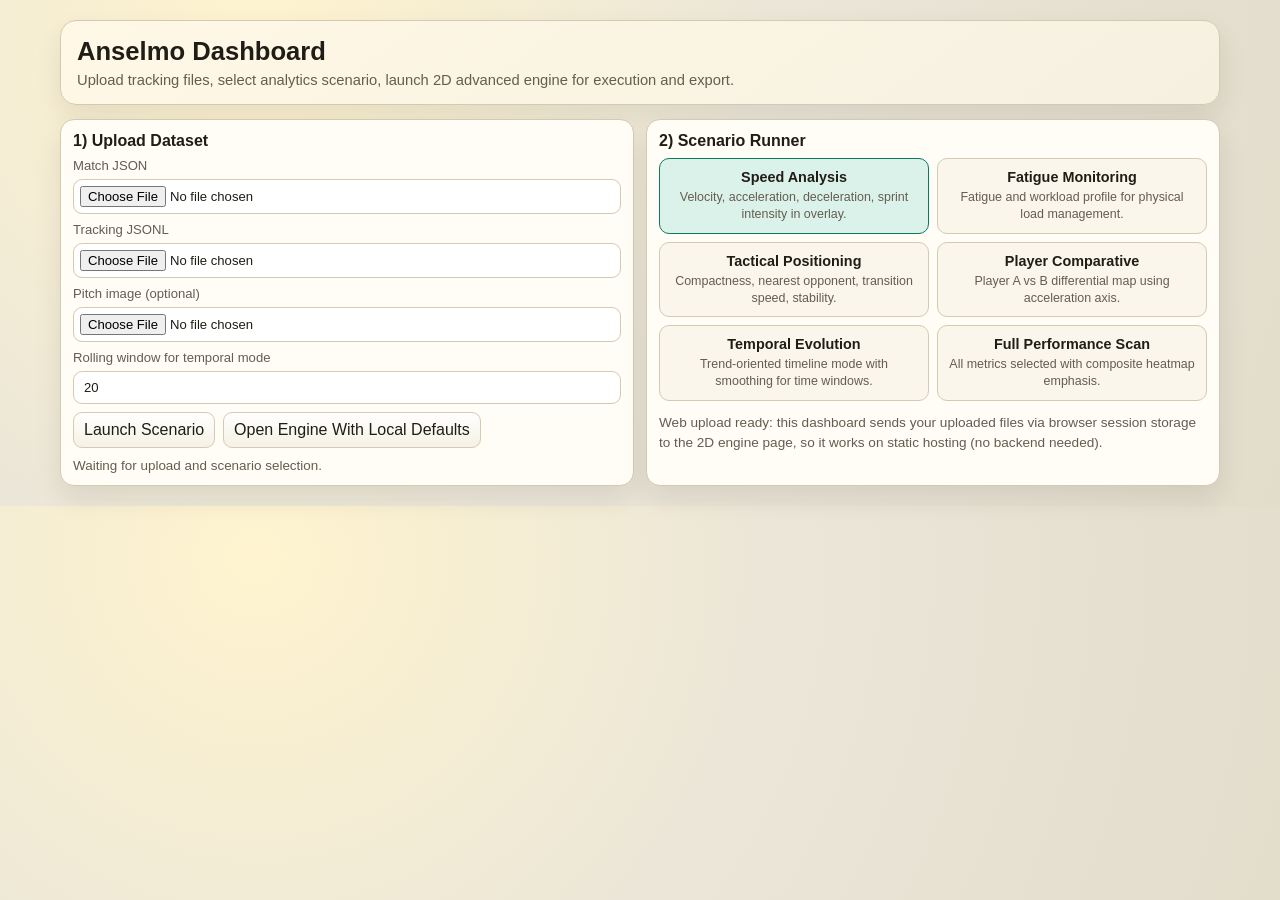
==== dashboard.html @ 2bbe040d "initial clean project commit" ====
<!doctype html>
<html lang="en">
<head>
  <meta charset="utf-8" />
  <meta name="viewport" content="width=device-width, initial-scale=1" />
  <title>Anselmo Scenario Dashboard</title>
  <style>
    :root {
      --bg: #ebe6d8;
      --ink: #201d16;
      --muted: #645d50;
      --line: #d4cab3;
      --panel: #fffdf6;
      --brand: #0c7a5f;
      --danger: #b23a16;
      --shadow: 0 12px 28px rgba(25, 23, 18, 0.09);
    }

    * { box-sizing: border-box; }

    body {
      margin: 0;
      font-family: Manrope, "Segoe UI", sans-serif;
      color: var(--ink);
      background: radial-gradient(circle at 20% 10%, #fff4cf 0%, #ebe6d8 46%, #e2dccb 100%);
    }

    .wrap {
      max-width: 1200px;
      margin: 0 auto;
      padding: 20px;
    }

    .hero {
      border: 1px solid var(--line);
      border-radius: 16px;
      background: linear-gradient(145deg, #fff8e7 0%, #f6f0e0 100%);
      box-shadow: var(--shadow);
      padding: 16px;
    }

    h1 {
      margin: 0;
      font-size: 1.6rem;
    }

    .sub {
      margin-top: 6px;
      color: var(--muted);
      font-size: 0.92rem;
    }

    .grid {
      margin-top: 14px;
      display: grid;
      grid-template-columns: 1fr 1fr;
      gap: 12px;
    }

    .card {
      border: 1px solid var(--line);
      border-radius: 14px;
      background: var(--panel);
      box-shadow: var(--shadow);
      padding: 12px;
    }

    .card h2 {
      margin: 0 0 8px 0;
      font-size: 1rem;
    }

    .field {
      display: flex;
      flex-direction: column;
      gap: 6px;
      font-size: 0.82rem;
      color: var(--muted);
      margin-bottom: 8px;
    }

    input,
    select,
    button {
      font: inherit;
      border: 1px solid var(--line);
      border-radius: 9px;
      padding: 8px 10px;
      background: #fff;
      color: var(--ink);
    }

    input[type="file"] {
      padding: 6px;
      background: #fff;
    }

    button {
      cursor: pointer;
      background: linear-gradient(180deg, #fff 0%, #f6f1e5 100%);
    }

    button:hover { border-color: var(--brand); }

    .row {
      display: flex;
      gap: 8px;
      flex-wrap: wrap;
    }

    .scenario-grid {
      display: grid;
      grid-template-columns: repeat(2, 1fr);
      gap: 8px;
      margin-top: 8px;
    }

    .scenario {
      border: 1px solid var(--line);
      border-radius: 10px;
      padding: 10px;
      background: #faf6eb;
      cursor: pointer;
      transition: 0.2s ease;
    }

    .scenario:hover {
      transform: translateY(-1px);
      border-color: var(--brand);
    }

    .scenario.active {
      background: #dbf2eb;
      border-color: var(--brand);
    }

    .scenario strong {
      display: block;
      margin-bottom: 4px;
      font-size: 0.9rem;
    }

    .scenario span {
      color: var(--muted);
      font-size: 0.78rem;
      line-height: 1.35;
      display: block;
    }

    .status {
      margin-top: 10px;
      font-size: 0.84rem;
      color: var(--muted);
    }

    .status.ok { color: var(--brand); }
    .status.err { color: var(--danger); }

    .deploy {
      margin-top: 12px;
      font-size: 0.85rem;
      color: var(--muted);
      line-height: 1.45;
    }

    @media (max-width: 900px) {
      .grid {
        grid-template-columns: 1fr;
      }

      .scenario-grid {
        grid-template-columns: 1fr;
      }
    }
  </style>
</head>
<body>
  <div class="wrap">
    <section class="hero">
      <h1>Anselmo Dashboard</h1>
      <div class="sub">Upload tracking files, select analytics scenario, launch 2D advanced engine for execution and export.</div>
    </section>

    <section class="grid">
      <article class="card">
        <h2>1) Upload Dataset</h2>

        <label class="field">Match JSON
          <input id="matchFile" type="file" accept=".json,application/json" />
        </label>

        <label class="field">Tracking JSONL
          <input id="trackingFile" type="file" accept=".jsonl,.txt,application/json" />
        </label>

        <label class="field">Pitch image (optional)
          <input id="pitchFile" type="file" accept="image/png,image/jpeg,image/webp" />
        </label>

        <label class="field">Rolling window for temporal mode
          <input id="smoothWindow" type="number" min="1" max="300" value="20" />
        </label>

        <div class="row">
          <button id="launchBtn">Launch Scenario</button>
          <button id="launchDefaultsBtn">Open Engine With Local Defaults</button>
        </div>

        <div id="status" class="status">Waiting for upload and scenario selection.</div>
      </article>

      <article class="card">
        <h2>2) Scenario Runner</h2>
        <div id="scenarioGrid" class="scenario-grid"></div>

        <div class="deploy">
          Web upload ready: this dashboard sends your uploaded files via browser session storage to the 2D engine page, so it works on static hosting (no backend needed).
        </div>
      </article>
    </section>
  </div>

  <script>
    const scenarios = [
      {
        id: "speed",
        name: "Speed Analysis",
        desc: "Velocity, acceleration, deceleration, sprint intensity in overlay.",
        mode: "overlay",
        metrics: ["velocity", "acceleration", "deceleration", "sprintIntensity"],
        weights: { velocity: 1.2, acceleration: 1.1, deceleration: 0.9, sprintIntensity: 1.4 },
      },
      {
        id: "fatigue",
        name: "Fatigue Monitoring",
        desc: "Fatigue and workload profile for physical load management.",
        mode: "composite",
        metrics: ["fatigueIndex", "workRatePerMinute", "highIntensityIntervals", "idleTimeRatio"],
        weights: { fatigueIndex: 1.5, workRatePerMinute: 1.2, highIntensityIntervals: 1.1, idleTimeRatio: 0.8 },
      },
      {
        id: "tactical",
        name: "Tactical Positioning",
        desc: "Compactness, nearest opponent, transition speed, stability.",
        mode: "overlay",
        metrics: ["teamCompactnessScore", "distanceNearestOpponent", "transitionSpeed", "positionalStabilityIndex"],
        weights: { teamCompactnessScore: 1.3, distanceNearestOpponent: 1.0, transitionSpeed: 1.1, positionalStabilityIndex: 1.2 },
      },
      {
        id: "comparative",
        name: "Player Comparative",
        desc: "Player A vs B differential map using acceleration axis.",
        mode: "comparative",
        metrics: ["acceleration", "velocity"],
        weights: { acceleration: 1.4, velocity: 1.0 },
      },
      {
        id: "temporal",
        name: "Temporal Evolution",
        desc: "Trend-oriented timeline mode with smoothing for time windows.",
        mode: "temporal",
        metrics: ["velocity", "fatigueIndex", "workRatePerMinute", "heatIntensityScore"],
        weights: { velocity: 1.1, fatigueIndex: 1.3, workRatePerMinute: 1.0, heatIntensityScore: 1.0 },
      },
      {
        id: "full",
        name: "Full Performance Scan",
        desc: "All metrics selected with composite heatmap emphasis.",
        mode: "composite",
        metrics: [
          "velocity", "acceleration", "deceleration", "deltaAngle", "distanceCovered", "sprintIntensity", "fatigueIndex", "workRatePerMinute", "highIntensityIntervals",
          "pitchCoverageArea", "heatmapDensityScore", "positionalStabilityIndex", "averagePositionDrift",
          "timeOnPitch", "activeTime", "idleTimeRatio", "timeInPossessionZone", "zoneTimeDef", "zoneTimeMid", "zoneTimeAtt",
          "pressingIntensityIndex", "distanceNearestOpponent", "teamCompactnessScore", "transitionSpeed", "heatIntensityScore"
        ],
        weights: {},
      },
    ];

    const els = {
      matchFile: document.getElementById("matchFile"),
      trackingFile: document.getElementById("trackingFile"),
      pitchFile: document.getElementById("pitchFile"),
      smoothWindow: document.getElementById("smoothWindow"),
      launchBtn: document.getElementById("launchBtn"),
      launchDefaultsBtn: document.getElementById("launchDefaultsBtn"),
      scenarioGrid: document.getElementById("scenarioGrid"),
      status: document.getElementById("status"),
    };

    let selectedScenario = scenarios[0];

    function setStatus(msg, cls = "") {
      els.status.textContent = msg;
      els.status.className = `status ${cls}`;
    }

    function readFileAsText(file) {
      return new Promise((resolve, reject) => {
        const reader = new FileReader();
        reader.onload = () => resolve(String(reader.result));
        reader.onerror = () => reject(new Error(`Failed to read ${file.name}`));
        reader.readAsText(file);
      });
    }

    function readFileAsDataURL(file) {
      return new Promise((resolve, reject) => {
        const reader = new FileReader();
        reader.onload = () => resolve(String(reader.result));
        reader.onerror = () => reject(new Error(`Failed to read ${file.name}`));
        reader.readAsDataURL(file);
      });
    }

    function renderScenarioCards() {
      els.scenarioGrid.innerHTML = "";
      scenarios.forEach((s) => {
        const card = document.createElement("button");
        card.className = `scenario${selectedScenario.id === s.id ? " active" : ""}`;
        card.type = "button";
        card.innerHTML = `<strong>${s.name}</strong><span>${s.desc}</span>`;
        card.addEventListener("click", () => {
          selectedScenario = s;
          renderScenarioCards();
          setStatus(`Scenario selected: ${s.name}`);
        });
        els.scenarioGrid.appendChild(card);
      });
    }

    async function launchScenario() {
      const matchFile = els.matchFile.files[0];
      const trackingFile = els.trackingFile.files[0];
      const pitchFile = els.pitchFile.files[0];

      if (!matchFile || !trackingFile) {
        setStatus("Please upload both Match JSON and Tracking JSONL.", "err");
        return;
      }

      try {
        setStatus("Preparing upload bundle...", "");

        const matchUrl = URL.createObjectURL(matchFile);
        const trackingUrl = URL.createObjectURL(trackingFile);
        const pitchUrl = pitchFile ? URL.createObjectURL(pitchFile) : null;

        const bundle = {
          matchUrl,
          trackingUrl,
          pitchUrl,
        };

        const scenarioConfig = {
          mode: selectedScenario.mode,
          metrics: selectedScenario.metrics,
          weights: selectedScenario.weights,
          smoothWindow: Math.max(1, Math.min(300, Number(els.smoothWindow.value) || 20)),
        };

        sessionStorage.setItem("anselmoUploadBundle", JSON.stringify(bundle));
        sessionStorage.setItem("anselmoScenarioConfig", JSON.stringify(scenarioConfig));

        setStatus("Opening 2D engine with uploaded scenario... Keep this tab open while engine loads large files.", "ok");
        window.open("frames_2d_advanced.html?autoload=session", "_blank", "noopener");
      } catch (err) {
        console.error(err);
        setStatus(`Failed to launch: ${err.message}`, "err");
      }
    }

    function launchDefaults() {
      sessionStorage.removeItem("anselmoUploadBundle");
      sessionStorage.removeItem("anselmoScenarioConfig");
      window.open("frames_2d_advanced.html", "_blank", "noopener");
    }

    function bind() {
      els.launchBtn.addEventListener("click", launchScenario);
      els.launchDefaultsBtn.addEventListener("click", launchDefaults);
    }

    renderScenarioCards();
    bind();
  </script>
</body>
</html>
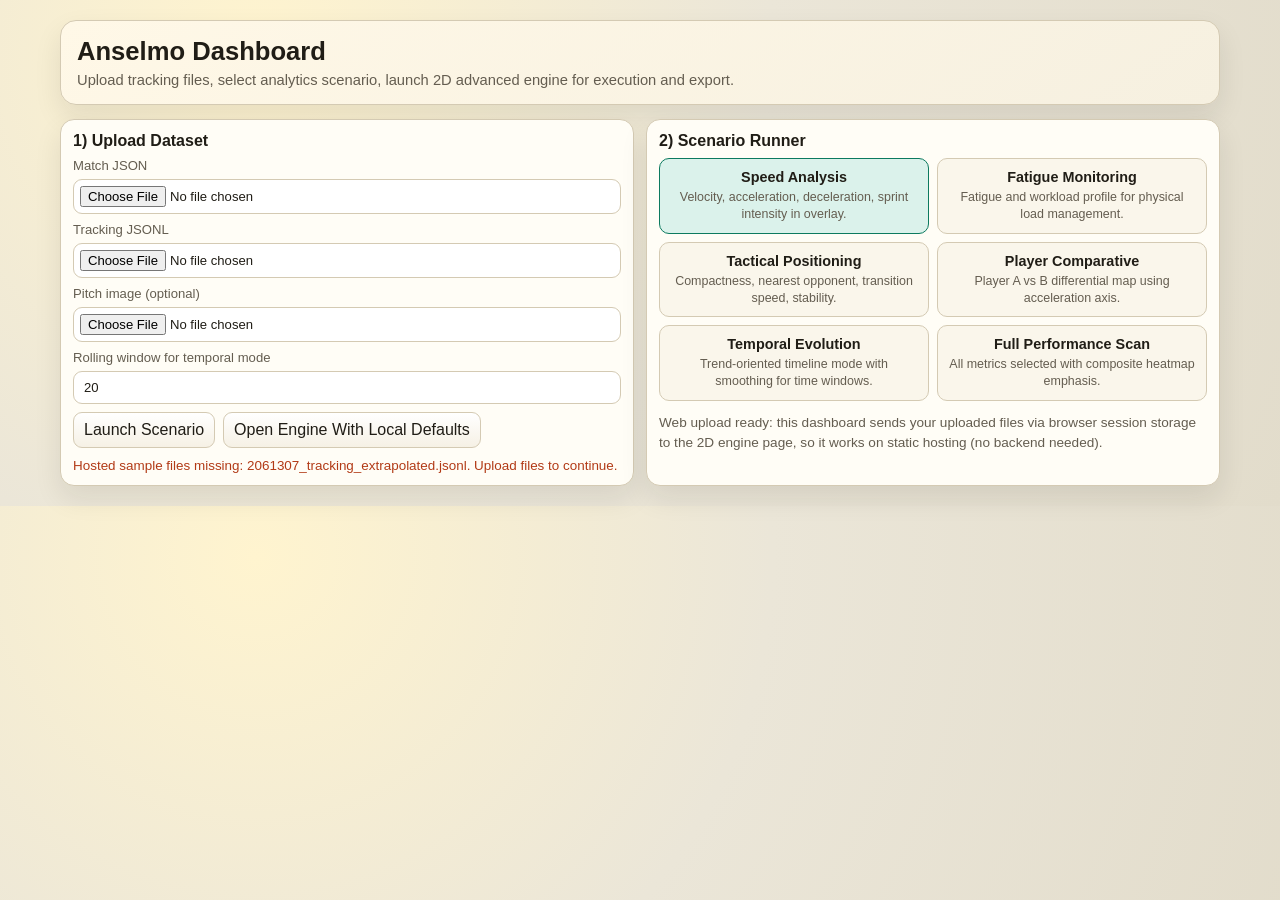
==== commit ba59baf6: "file update" ====
--- a/dashboard.html
+++ b/dashboard.html
@@ -289,10 +289,40 @@
     };
 
     let selectedScenario = scenarios[0];
+    const hostedDefaults = [
+      "2061307_match_data.json",
+      "2061307_tracking_extrapolated.jsonl",
+      "Football Pitch.png",
+    ];
 
     function setStatus(msg, cls = "") {
       els.status.textContent = msg;
       els.status.className = `status ${cls}`;
+    }
+
+    function makeLaunchToken() {
+      return `anselmo-${Date.now()}-${Math.random().toString(36).slice(2, 8)}`;
+    }
+
+    async function checkHostedDefaults() {
+      const checks = await Promise.all(
+        hostedDefaults.map(async (path) => {
+          try {
+            const res = await fetch(path, { method: "HEAD", cache: "no-store" });
+            return { path, ok: res.ok };
+          } catch {
+            return { path, ok: false };
+          }
+        })
+      );
+
+      const missing = checks.filter((c) => !c.ok).map((c) => c.path);
+      if (missing.length) {
+        els.launchDefaultsBtn.disabled = true;
+        setStatus(`Hosted sample files missing: ${missing.join(", ")}. Upload files to continue.`, "err");
+      } else {
+        els.launchDefaultsBtn.disabled = false;
+      }
     }
 
     function readFileAsText(file) {
@@ -342,6 +372,8 @@
       try {
         setStatus("Preparing upload bundle...", "");
 
+        const token = makeLaunchToken();
+
         const matchUrl = URL.createObjectURL(matchFile);
         const trackingUrl = URL.createObjectURL(trackingFile);
         const pitchUrl = pitchFile ? URL.createObjectURL(pitchFile) : null;
@@ -361,9 +393,11 @@
 
         sessionStorage.setItem("anselmoUploadBundle", JSON.stringify(bundle));
         sessionStorage.setItem("anselmoScenarioConfig", JSON.stringify(scenarioConfig));
+        localStorage.setItem(`anselmoUploadBundle:${token}`, JSON.stringify(bundle));
+        localStorage.setItem(`anselmoScenarioConfig:${token}`, JSON.stringify(scenarioConfig));
 
         setStatus("Opening 2D engine with uploaded scenario... Keep this tab open while engine loads large files.", "ok");
-        window.open("frames_2d_advanced.html?autoload=session", "_blank", "noopener");
+        window.open(`frames_2d_advanced.html?autoload=local&token=${encodeURIComponent(token)}`, "_blank", "noopener");
       } catch (err) {
         console.error(err);
         setStatus(`Failed to launch: ${err.message}`, "err");
@@ -371,6 +405,10 @@
     }
 
     function launchDefaults() {
+      if (els.launchDefaultsBtn.disabled) {
+        setStatus("Hosted defaults are unavailable. Please upload files and launch scenario.", "err");
+        return;
+      }
       sessionStorage.removeItem("anselmoUploadBundle");
       sessionStorage.removeItem("anselmoScenarioConfig");
       window.open("frames_2d_advanced.html", "_blank", "noopener");
@@ -383,6 +421,7 @@
 
     renderScenarioCards();
     bind();
+    checkHostedDefaults();
   </script>
 </body>
 </html>
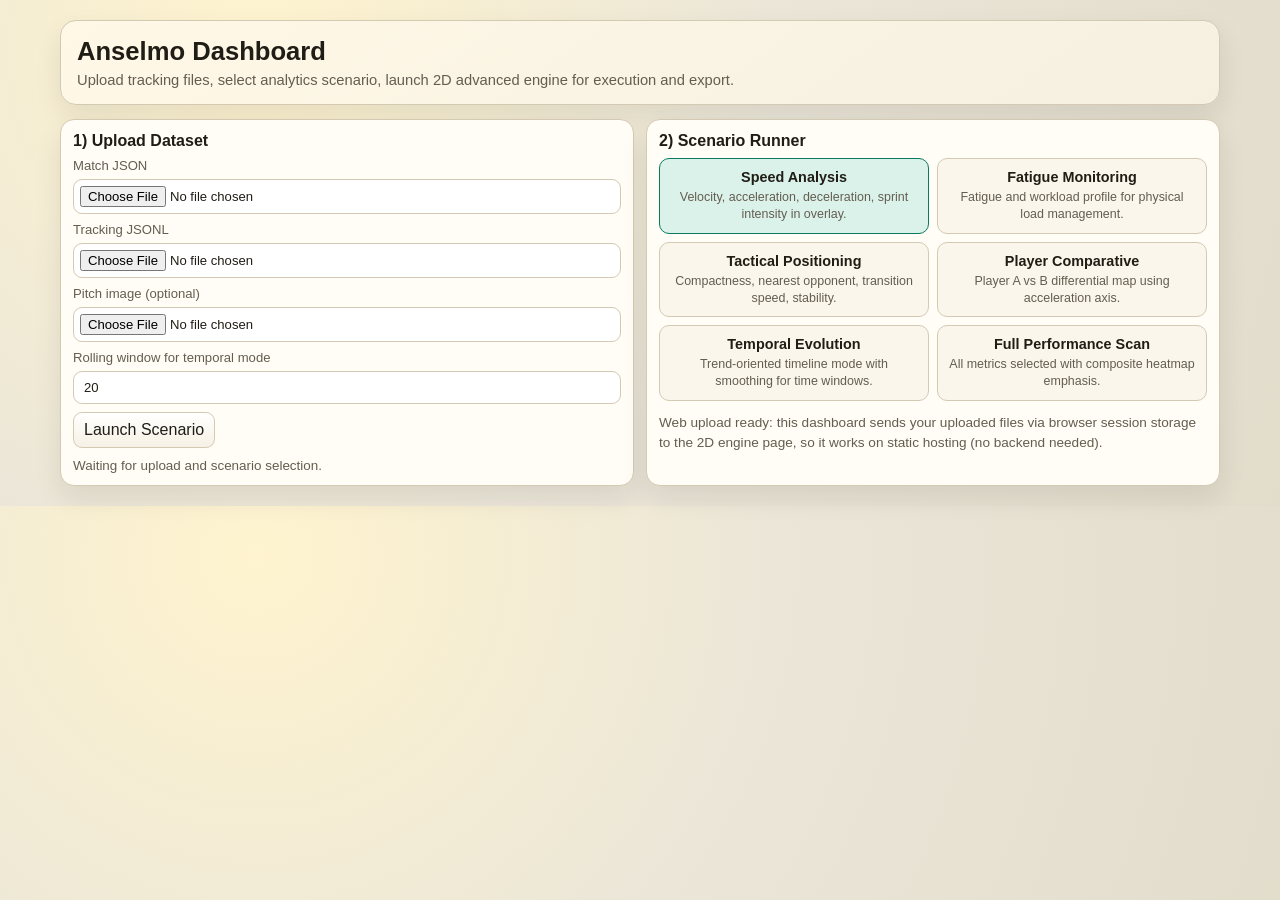
==== commit a65059c2: "file upload1" ====
--- a/dashboard.html
+++ b/dashboard.html
@@ -203,7 +203,6 @@
 
         <div class="row">
           <button id="launchBtn">Launch Scenario</button>
-          <button id="launchDefaultsBtn">Open Engine With Local Defaults</button>
         </div>
 
         <div id="status" class="status">Waiting for upload and scenario selection.</div>
@@ -283,17 +282,11 @@
       pitchFile: document.getElementById("pitchFile"),
       smoothWindow: document.getElementById("smoothWindow"),
       launchBtn: document.getElementById("launchBtn"),
-      launchDefaultsBtn: document.getElementById("launchDefaultsBtn"),
       scenarioGrid: document.getElementById("scenarioGrid"),
       status: document.getElementById("status"),
     };
 
     let selectedScenario = scenarios[0];
-    const hostedDefaults = [
-      "2061307_match_data.json",
-      "2061307_tracking_extrapolated.jsonl",
-      "Football Pitch.png",
-    ];
 
     function setStatus(msg, cls = "") {
       els.status.textContent = msg;
@@ -302,27 +295,6 @@
 
     function makeLaunchToken() {
       return `anselmo-${Date.now()}-${Math.random().toString(36).slice(2, 8)}`;
-    }
-
-    async function checkHostedDefaults() {
-      const checks = await Promise.all(
-        hostedDefaults.map(async (path) => {
-          try {
-            const res = await fetch(path, { method: "HEAD", cache: "no-store" });
-            return { path, ok: res.ok };
-          } catch {
-            return { path, ok: false };
-          }
-        })
-      );
-
-      const missing = checks.filter((c) => !c.ok).map((c) => c.path);
-      if (missing.length) {
-        els.launchDefaultsBtn.disabled = true;
-        setStatus(`Hosted sample files missing: ${missing.join(", ")}. Upload files to continue.`, "err");
-      } else {
-        els.launchDefaultsBtn.disabled = false;
-      }
     }
 
     function readFileAsText(file) {
@@ -404,24 +376,12 @@
       }
     }
 
-    function launchDefaults() {
-      if (els.launchDefaultsBtn.disabled) {
-        setStatus("Hosted defaults are unavailable. Please upload files and launch scenario.", "err");
-        return;
-      }
-      sessionStorage.removeItem("anselmoUploadBundle");
-      sessionStorage.removeItem("anselmoScenarioConfig");
-      window.open("frames_2d_advanced.html", "_blank", "noopener");
-    }
-
     function bind() {
       els.launchBtn.addEventListener("click", launchScenario);
-      els.launchDefaultsBtn.addEventListener("click", launchDefaults);
     }
 
     renderScenarioCards();
     bind();
-    checkHostedDefaults();
   </script>
 </body>
 </html>
